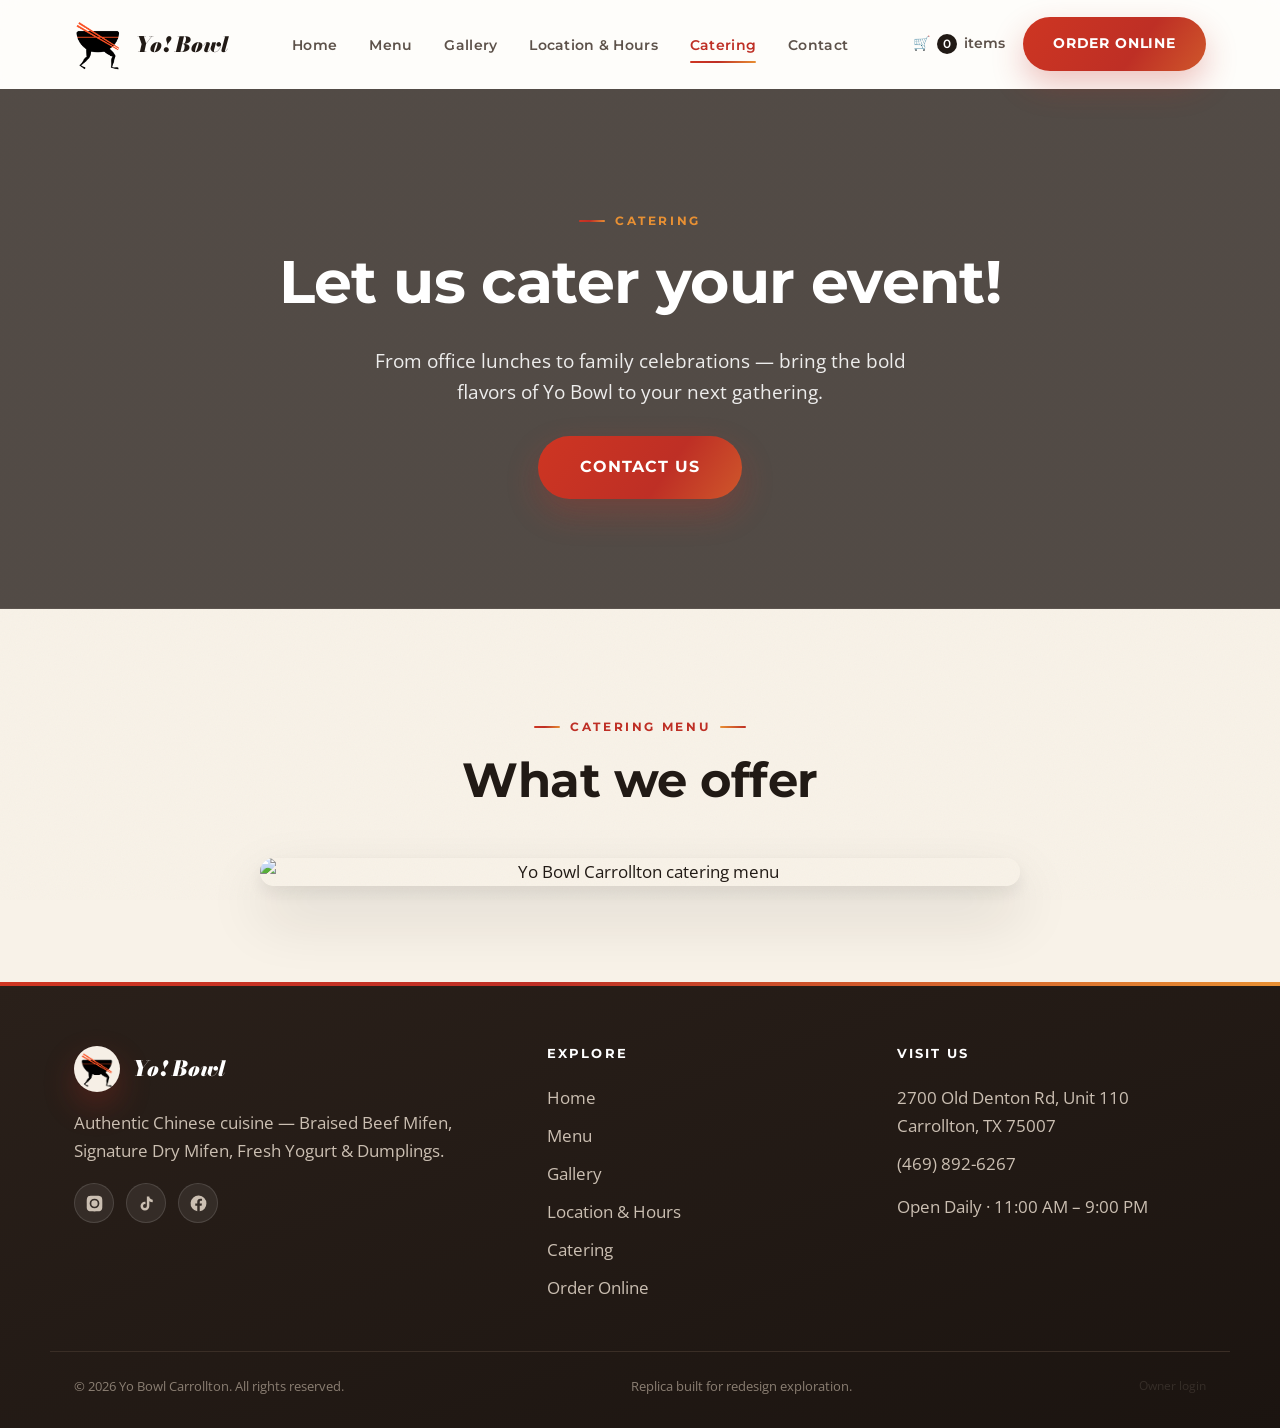
==== Catering.html @ 3fc1ffdf "Initial commit: Yo Bowl Carrollton website" ====
<!DOCTYPE html>
<html lang="en">
<head>
<meta charset="UTF-8">
<meta name="viewport" content="width=device-width, initial-scale=1">
<title>Catering | Yo Bowl Carrollton — Chinese Food for Events</title>
<meta name="description" content="Let Yo Bowl Carrollton cater your next event with authentic Chinese comfort food — Mifen bowls, dumplings and more. Call (469) 892-6267 to plan your order.">
<link rel="canonical" href="https://www.yobowlcarrollton.com/Catering.html">

<!-- Open Graph / Facebook -->
<meta property="og:type" content="website">
<meta property="og:site_name" content="Yo Bowl Carrollton">
<meta property="og:locale" content="en_US">
<meta property="og:url" content="https://www.yobowlcarrollton.com/Catering.html">
<meta property="og:title" content="Catering | Yo Bowl Carrollton — Chinese Food for Events">
<meta property="og:description" content="Authentic Chinese comfort food for your event — Mifen bowls, dumplings and more. Call (469) 892-6267 to plan your catering order.">
<meta property="og:image" content="https://static.hungerrush.com/menufy/width=1920,height=1080,fit=scale-down,format=auto/638542393542971002+1460800.png">
<meta property="og:image:width" content="1920">
<meta property="og:image:height" content="1080">
<meta property="og:image:alt" content="Yo Bowl Carrollton catering">

<!-- Twitter Card -->
<meta name="twitter:card" content="summary_large_image">
<meta name="twitter:title" content="Catering | Yo Bowl Carrollton">
<meta name="twitter:description" content="Authentic Chinese comfort food for your event. Call (469) 892-6267 to plan your catering order.">
<meta name="twitter:image" content="https://static.hungerrush.com/menufy/width=1920,height=1080,fit=scale-down,format=auto/638542393542971002+1460800.png">
<link rel="preconnect" href="https://fonts.googleapis.com">
<link rel="preconnect" href="https://fonts.gstatic.com" crossorigin>
<link href="https://fonts.googleapis.com/css2?family=Bodoni+Moda:ital,wght@1,700;1,900&family=Montserrat:wght@600;700;800&family=Open+Sans:wght@400;600&display=swap" rel="stylesheet">
<script>document.documentElement.className += ' js';</script>
<link rel="stylesheet" href="css/styles.css?v=2">
</head>
<body>

<header class="site-header">
  <div class="wrap header-inner">
    <a class="brand" href="index.html">
      <span class="brand-mark"><img src="logo.png" alt="Yo Bowl logo"></span>
      <span class="brand-name">Yo! Bowl</span>
    </a>
    <nav class="main-nav" id="nav">
      <ul>
        <li><a href="index.html">Home</a></li>
        <li><a href="Menu.html">Menu</a></li>
        <li><a href="Gallery.html">Gallery</a></li>
        <li><a href="Location.html">Location &amp; Hours</a></li>
        <li><a class="active" href="Catering.html">Catering</a></li>
        <li><a href="Location.html#contact">Contact</a></li>
      </ul>
    </nav>
    <div class="header-actions">
      <a class="cart-link" href="https://order.toasttab.com/online/yobowl" target="_blank" rel="noopener">🛒 <span class="cart-badge">0</span> <span class="label">items</span></a>
      <a class="btn" href="https://order.toasttab.com/online/yobowl" target="_blank" rel="noopener">Order Online</a>
      <button class="nav-toggle" id="navToggle" aria-label="Menu"><span></span><span></span><span></span></button>
    </div>
  </div>
</header>

<section class="catering-hero" data-screen-label="Catering hero"
  style="background-image:linear-gradient(rgba(36,28,24,.78),rgba(36,28,24,.78)),url('https://static.hungerrush.com/menufy/width=1920,height=1080,fit=scale-down,format=auto/638542393542971002+1460800.png');background-size:cover;background-position:center;">
  <p class="section-eyebrow">Catering</p>
  <h1>Let us cater your event!</h1>
  <p style="max-width:560px;margin:0 auto 28px;font-size:19px">From office lunches to family celebrations — bring the bold flavors of Yo Bowl to your next gathering.</p>
  <a class="btn btn--lg" href="Location.html#contact">Contact Us</a>
</section>

<section data-screen-label="Catering menu">
  <div class="wrap center">
    <p class="section-eyebrow" data-reveal>Catering Menu</p>
    <h2 class="section-title" data-reveal>What we offer</h2>
    <div class="catering-img" data-reveal data-reveal-delay="120">
      <img src="https://static.hungerrush.com/menufy/width=1024,height=1024,fit=scale-down,format=auto/639087476474367676+1981351.png" alt="Yo Bowl Carrollton catering menu">
    </div>
  </div>
</section>

<footer class="site-footer">
  <div class="wrap footer-grid">
    <div>
      <div class="footer-brand">
        <span class="brand-mark"><img src="logo.png" alt="Yo Bowl logo"></span>
        <span class="brand-name" style="color:#fff">Yo! Bowl</span>
      </div>
      <p>Authentic Chinese cuisine — Braised Beef Mifen, Signature Dry Mifen, Fresh Yogurt &amp; Dumplings.</p>
      <div class="footer-social">
        <a href="https://www.instagram.com/yobowl.carrollton/" target="_blank" rel="noopener" aria-label="Instagram"><svg viewBox="0 0 24 24" fill="currentColor" aria-hidden="true"><path d="M12 2.2c3.2 0 3.6 0 4.9.07 1.2.05 1.8.25 2.2.42.6.2 1 .5 1.4.9.4.4.7.8.9 1.4.17.4.37 1 .42 2.2.06 1.3.07 1.7.07 4.9s0 3.6-.07 4.9c-.05 1.2-.25 1.8-.42 2.2-.2.6-.5 1-.9 1.4-.4.4-.8.7-1.4.9-.4.17-1 .37-2.2.42-1.3.06-1.7.07-4.9.07s-3.6 0-4.9-.07c-1.2-.05-1.8-.25-2.2-.42-.6-.2-1-.5-1.4-.9-.4-.4-.7-.8-.9-1.4-.17-.4-.37-1-.42-2.2C2.21 15.6 2.2 15.2 2.2 12s0-3.6.07-4.9c.05-1.2.25-1.8.42-2.2.2-.6.5-1 .9-1.4.4-.4.8-.7 1.4-.9.4-.17 1-.37 2.2-.42C8.4 2.21 8.8 2.2 12 2.2zm0 3.65A6.15 6.15 0 1 0 12 18.15 6.15 6.15 0 0 0 12 5.85zm0 10.15A4 4 0 1 1 12 8a4 4 0 0 1 0 8zm6.4-10.4a1.44 1.44 0 1 1-1.44-1.44 1.44 1.44 0 0 1 1.44 1.44z"/></svg></a>
        <a href="https://tiktok.com/@yobowl.carrollton" target="_blank" rel="noopener" aria-label="TikTok"><svg viewBox="0 0 24 24" fill="currentColor" aria-hidden="true"><path d="M16.6 5.82a4.28 4.28 0 0 1-1.05-2.82h-3.1v12.27a2.43 2.43 0 0 1-2.43 2.43 2.43 2.43 0 1 1 .67-4.77V9.74a5.56 5.56 0 0 0-.67-.04 5.55 5.55 0 1 0 5.55 5.55V9.01a7.34 7.34 0 0 0 4.3 1.38V7.28a4.28 4.28 0 0 1-3.27-1.46z"/></svg></a>
        <a href="https://www.facebook.com/yobowl/" target="_blank" rel="noopener" aria-label="Facebook"><svg viewBox="0 0 24 24" fill="currentColor" aria-hidden="true"><path d="M22 12a10 10 0 1 0-11.56 9.88v-6.99H7.9V12h2.54V9.8c0-2.5 1.49-3.89 3.78-3.89 1.09 0 2.24.2 2.24.2v2.46h-1.26c-1.24 0-1.63.77-1.63 1.56V12h2.78l-.44 2.89h-2.34v6.99A10 10 0 0 0 22 12z"/></svg></a>
      </div>
    </div>
    <div>
      <h4>Explore</h4>
      <a href="index.html">Home</a><a href="Menu.html">Menu</a><a href="Gallery.html">Gallery</a>
      <a href="Location.html">Location &amp; Hours</a><a href="Catering.html">Catering</a>
      <a href="https://order.toasttab.com/online/yobowl" target="_blank" rel="noopener">Order Online</a>
    </div>
    <div>
      <h4>Visit Us</h4>
      <a href="https://www.google.com/maps/search/?api=1&query=2700+Old+Denton+Rd+Unit+110+Carrollton+TX+75007" target="_blank" rel="noopener">2700 Old Denton Rd, Unit 110<br>Carrollton, TX 75007</a>
      <a href="tel:+14698926267">(469) 892-6267</a>
      <p style="margin:10px 0 0">Open Daily · 11:00 AM – 9:00 PM</p>
    </div>
  </div>
  <div class="wrap footer-bottom">
    <span>© 2026 Yo Bowl Carrollton. All rights reserved.</span>
    <span>Replica built for redesign exploration.</span>
    <a class="owner-login" href="Gallery.html#admin">Owner login</a>
  </div>
</footer>

<script>
  const t = document.getElementById('navToggle');
  const n = document.getElementById('nav');
  t && t.addEventListener('click', () => n.classList.toggle('open'));
</script>
<script src="js/reveal.js?v=1"></script>
<script src="js/external-links.js?v=2"></script>
</body>
</html>
---- css/styles.css ----
/* ===== Yo Bowl Carrollton — "Chili Oil & Porcelain" design system ===== */
:root {
  /* Ink / neutrals */
  --ink: #211a15;
  --ink-soft: #5d524a;
  --ink-mute: #8a7d72;
  --cream: #f8f2e8;       /* porcelain */
  --cream-deep: #f1e8d8;
  --paper: #ffffff;
  --line: #ece1d1;

  /* Brand — lacquer red + chili-oil amber + gold */
  --accent: #be2f25;      /* lacquer chili red */
  --accent-dark: #8c1c14;
  --ember: #e89033;       /* chili-oil amber */
  --gold: #d6a437;
  --chili-oil: linear-gradient(125deg, #cf3622 0%, #be2f25 42%, #e89033 100%);
  --ink-grad: linear-gradient(160deg, #2a201a 0%, #1b1410 100%);

  --radius: 8px;
  --radius-lg: 18px;
  --maxw: 1180px;

  /* Layered, warm-tinted shadows */
  --shadow-sm: 0 2px 8px rgba(33,26,21,.06), 0 1px 2px rgba(33,26,21,.05);
  --shadow-md: 0 10px 28px rgba(33,26,21,.10), 0 2px 6px rgba(33,26,21,.06);
  --shadow-lg: 0 28px 60px rgba(33,26,21,.16), 0 8px 18px rgba(33,26,21,.08);
  --shadow-accent: 0 14px 32px rgba(190,47,37,.28);

  --font-head: 'Montserrat', system-ui, sans-serif;
  --font-ui: 'Montserrat', system-ui, sans-serif;
  --font-body: 'Open Sans', system-ui, sans-serif;

  --ease: cubic-bezier(.2,.7,.2,1);
}

* { box-sizing: border-box; }
html { scroll-behavior: smooth; }
/* Safety net: stop any stray element from forcing the page wider than the
   phone screen. `clip` (not `hidden`) so the sticky header keeps working. */
html, body { max-width: 100%; overflow-x: clip; }
body {
  margin: 0;
  font-family: var(--font-body);
  color: var(--ink);
  background: var(--cream);
  line-height: 1.65;
  font-size: 17px;
  -webkit-font-smoothing: antialiased;
  text-rendering: optimizeLegibility;
}
/* Subtle paper grain over everything */
body::before {
  content: "";
  position: fixed; inset: 0;
  pointer-events: none;
  z-index: 1;
  opacity: .035;
  background-image: url("data:image/svg+xml,%3Csvg xmlns='http://www.w3.org/2000/svg' width='160' height='160'%3E%3Cfilter id='n'%3E%3CfeTurbulence type='fractalNoise' baseFrequency='.85' numOctaves='2' stitchTiles='stitch'/%3E%3C/filter%3E%3Crect width='100%25' height='100%25' filter='url(%23n)'/%3E%3C/svg%3E");
}
img { max-width: 100%; display: block; }
a { color: inherit; text-decoration: none; }

h1, h2, h3, h4 {
  font-family: var(--font-head);
  font-weight: 700;
  line-height: 1.15;
  letter-spacing: -.01em;
  margin: 0 0 .5em;
}

.wrap { max-width: var(--maxw); margin: 0 auto; padding: 0 24px; position: relative; }

/* ===== Buttons ===== */
.btn {
  display: inline-flex;
  align-items: center;
  gap: .55em;
  background-image: var(--chili-oil);
  background-size: 160% 160%;
  background-position: 0% 50%;
  color: #fff;
  font-family: var(--font-ui);
  font-weight: 700;
  font-size: 14px;
  letter-spacing: .06em;
  text-transform: uppercase;
  padding: 15px 30px;
  border-radius: 999px;
  border: none;
  cursor: pointer;
  box-shadow: var(--shadow-accent);
  transition: background-position .5s var(--ease), transform .25s var(--ease), box-shadow .25s var(--ease);
}
.btn:hover {
  background-position: 100% 50%;
  transform: translateY(-2px);
  box-shadow: 0 18px 40px rgba(190,47,37,.36);
}
.btn:active { transform: translateY(0); }
.btn--ghost {
  background-image: none;
  background-color: transparent;
  color: var(--accent);
  border: 1.5px solid rgba(190,47,37,.45);
  box-shadow: none;
}
.btn--ghost:hover {
  background-image: none;
  background-color: var(--accent);
  color: #fff;
  border-color: var(--accent);
  box-shadow: var(--shadow-accent);
}
.btn--lg { font-size: 16px; padding: 18px 42px; }

/* ===== Header ===== */
.site-header {
  position: sticky;
  top: 0;
  z-index: 50;
  background: rgba(255,255,255,.82);
  backdrop-filter: saturate(140%) blur(10px);
  -webkit-backdrop-filter: saturate(140%) blur(10px);
  border-bottom: 1px solid transparent;
  transition: box-shadow .3s var(--ease), background .3s var(--ease), border-color .3s var(--ease);
}
.site-header.scrolled {
  background: rgba(255,255,255,.92);
  border-bottom-color: var(--line);
  box-shadow: 0 6px 24px rgba(33,26,21,.07);
}
.header-inner {
  display: flex;
  align-items: center;
  justify-content: space-between;
  gap: 24px;
  height: 88px;
  transition: height .3s var(--ease);
}
.site-header.scrolled .header-inner { height: 70px; }
.brand { display: flex; align-items: center; gap: 13px; }
.brand-mark {
  width: 48px; height: 48px;
  display: grid; place-items: center;
  transition: transform .3s var(--ease);
}
.brand-mark img { width: 100%; height: 100%; object-fit: contain; display: block; }
.footer-brand .brand-mark {
  width: 46px; height: 46px;
  background: #f6efe6; border-radius: 50%; padding: 6px;
  box-shadow: var(--shadow-accent);
}
.brand:hover .brand-mark { transform: rotate(-6deg) scale(1.04); }
.brand-name {
  font-family: "Bodoni Moda", var(--font-head);
  font-style: italic;
  font-weight: 900;
  white-space: nowrap;
  font-size: 21px;
  letter-spacing: -.01em;
  line-height: 1;
}
.brand-name small {
  display: block;
  font-family: var(--font-ui);
  font-size: 10px;
  font-weight: 700;
  letter-spacing: .26em;
  color: var(--accent);
  margin-top: 4px;
  text-transform: uppercase;
}

.main-nav ul {
  display: flex;
  align-items: center;
  gap: 32px;
  list-style: none;
  margin: 0; padding: 0;
}
.main-nav a {
  font-family: var(--font-ui);
  font-weight: 600;
  font-size: 14px;
  letter-spacing: .02em;
  color: var(--ink-soft);
  padding: 6px 0;
  position: relative;
  transition: color .2s var(--ease);
}
.main-nav a::after {
  content: "";
  position: absolute; left: 0; right: 100%; bottom: -3px;
  height: 2px; background-image: var(--chili-oil);
  border-radius: 2px;
  transition: right .3s var(--ease);
}
.main-nav a:hover { color: var(--accent); }
.main-nav a:hover::after, .main-nav a.active::after { right: 0; }
.main-nav a.active { color: var(--accent); }
.header-actions { display: flex; align-items: center; gap: 18px; }
.cart-link {
  display: flex; align-items: center; gap: 7px;
  font-family: var(--font-ui); font-weight: 600; font-size: 14px;
  color: var(--ink-soft);
  transition: color .2s var(--ease);
}
.cart-link:hover { color: var(--accent); }
.cart-badge {
  background: var(--ink); color: #fff;
  font-size: 12px; min-width: 20px; height: 20px;
  border-radius: 10px; padding: 0 6px;
  display: grid; place-items: center;
}
.nav-toggle {
  display: none;
  background: none; border: none; cursor: pointer;
  width: 40px; height: 40px;
  flex-direction: column; justify-content: center; gap: 5px;
}
.nav-toggle span { height: 3px; background: var(--ink); border-radius: 2px; display: block; transition: transform .3s var(--ease), opacity .2s var(--ease); }

/* ===== Hero ===== */
.hero {
  position: relative;
  min-height: 640px;
  display: grid;
  place-items: center;
  text-align: center;
  color: #fff;
  background: #2a211c;
  overflow: hidden;
}
.hero-bg {
  position: absolute; inset: 0;
  width: 100%; height: 100%;
  object-fit: cover;
  transform: scale(1.08);
  animation: heroZoom 18s var(--ease) forwards;
  will-change: transform;
}
@keyframes heroZoom { to { transform: scale(1.16); } }
.hero::after {
  content: "";
  position: absolute; inset: 0;
  background:
    radial-gradient(120% 90% at 50% 18%, rgba(0,0,0,.18), transparent 55%),
    linear-gradient(180deg, rgba(20,12,9,.42) 0%, rgba(20,12,9,.30) 35%, rgba(20,12,9,.78) 100%),
    linear-gradient(120deg, rgba(140,28,20,.28), transparent 60%);
  z-index: 1;
}
.hero-content {
  position: relative;
  z-index: 2;
  padding: 96px 24px;
  max-width: 820px;
}
.hero-logo-plate {
  display: inline-block;
  margin: 0 auto 30px;
  padding: 22px 36px;
  background: rgba(250,244,234,.96);
  border-radius: 22px;
  box-shadow: 0 22px 54px rgba(0,0,0,.45), inset 0 0 0 1px rgba(255,255,255,.6);
}
.hero-logo {
  width: 460px; max-width: 72vw; margin: 0; display: block;
}
.hero .section-eyebrow { color: var(--ember); justify-content: center; }
.hero h1 {
  font-size: clamp(40px, 6.6vw, 76px);
  font-weight: 800;
  letter-spacing: -.02em;
  text-shadow: 0 6px 34px rgba(0,0,0,.4);
  margin-bottom: 18px;
}
.hero h1 em {
  font-style: normal;
  color: #ffd9a8;
}
.hero p {
  font-family: var(--font-body);
  font-size: 20px;
  margin: 0 auto 34px;
  max-width: 560px;
  color: rgba(255,255,255,.92);
  text-shadow: 0 2px 16px rgba(0,0,0,.5);
}
.hero-cta { display: flex; gap: 16px; justify-content: center; flex-wrap: wrap; }

/* ===== Sections ===== */
section { padding: 96px 0; position: relative; z-index: 2; }
.section-eyebrow {
  display: inline-flex;
  align-items: center;
  gap: 10px;
  font-family: var(--font-ui);
  font-weight: 700;
  letter-spacing: .22em;
  font-size: 12px;
  text-transform: uppercase;
  color: var(--accent);
  margin-bottom: 16px;
}
.section-eyebrow::before {
  content: "";
  width: 26px; height: 2px;
  background-image: var(--chili-oil);
  border-radius: 2px;
}
.center .section-eyebrow::after {
  content: "";
  width: 26px; height: 2px;
  background-image: linear-gradient(90deg, var(--ember), var(--accent));
  border-radius: 2px;
}
.section-title { font-size: clamp(30px, 4.4vw, 48px); }
.section-lead { color: var(--ink-soft); font-size: 19px; max-width: 620px; margin: 0 auto; }
.center { text-align: center; }
.center .section-eyebrow { justify-content: center; }

.feature {
  display: grid;
  grid-template-columns: 1.05fr 1fr;
  gap: 64px;
  align-items: center;
}
.feature-media { position: relative; }
.feature-media::before {
  content: "";
  position: absolute; inset: 18px -18px -18px 18px;
  border: 2px solid rgba(190,47,37,.30);
  border-radius: var(--radius-lg);
  z-index: 0;
}
.feature-media img {
  position: relative; z-index: 1;
  width: 100%;
  height: 460px;
  object-fit: cover;
  border-radius: var(--radius-lg);
  box-shadow: var(--shadow-lg);
}
.feature img {
  width: 100%;
  height: 460px;
  object-fit: cover;
  border-radius: var(--radius-lg);
  box-shadow: var(--shadow-lg);
}
.feature h2 { font-size: clamp(28px, 3.6vw, 42px); }
.feature p { color: var(--ink-soft); font-size: 18px; margin-bottom: 30px; }

.band { background: var(--paper); }
.band-dark { background-image: var(--ink-grad); color: var(--cream); }
.band-dark .section-title, .band-dark h2 { color: #fff; }

/* ===== Photo grid ===== */
.photo-grid {
  display: grid;
  grid-template-columns: repeat(3, 1fr);
  gap: 16px;
}
.photo-grid.cols-4 { grid-template-columns: repeat(4, 1fr); }
.photo-grid.cols-3 { grid-template-columns: repeat(3, 1fr); }
.photo-grid a, .photo-grid .cell {
  display: block;
  position: relative;
  overflow: hidden;
  border-radius: var(--radius-lg);
  aspect-ratio: 1 / 1;
  background: #efe7da;
  box-shadow: var(--shadow-sm);
}
.photo-grid a::after {
  content: "";
  position: absolute; inset: 0;
  background: linear-gradient(180deg, transparent 55%, rgba(140,28,20,.55));
  opacity: 0;
  transition: opacity .4s var(--ease);
}
.photo-grid a:hover::after { opacity: 1; }
.photo-grid img {
  width: 100%; height: 100%;
  object-fit: cover;
  transition: transform .7s var(--ease);
}
.photo-grid a:hover img, .photo-grid .cell:hover img { transform: scale(1.08); }

.ig-handle {
  display: inline-flex; align-items: center; gap: 8px;
  font-family: var(--font-ui); font-weight: 700;
  color: var(--accent); font-size: 18px; margin-top: 6px;
  transition: color .2s var(--ease);
}
.ig-handle:hover { color: var(--accent-dark); }

/* ===== Reviews ===== */
.reviews { background: var(--cream); }
.review-grid {
  display: grid;
  grid-template-columns: repeat(3, 1fr);
  gap: 28px;
  margin-top: 52px;
}
.review-card {
  position: relative;
  background: var(--paper);
  border: 1px solid var(--line);
  border-radius: var(--radius-lg);
  padding: 38px 30px 30px;
  display: flex;
  flex-direction: column;
  box-shadow: var(--shadow-sm);
  transition: transform .35s var(--ease), box-shadow .35s var(--ease);
  overflow: hidden;
}
.review-card::before {
  content: "\201C";
  position: absolute; top: 6px; right: 22px;
  font-family: var(--font-head);
  font-size: 110px; line-height: 1;
  color: rgba(190,47,37,.10);
}
.review-card::after {
  content: "";
  position: absolute; left: 0; top: 0; bottom: 0; width: 4px;
  background-image: var(--chili-oil);
  transform: scaleY(0); transform-origin: top;
  transition: transform .4s var(--ease);
}
.review-card:hover { transform: translateY(-6px); box-shadow: var(--shadow-lg); }
.review-card:hover::after { transform: scaleY(1); }
.stars { color: var(--gold); font-size: 19px; letter-spacing: 3px; margin-bottom: 16px; }
.review-card p { color: var(--ink-soft); font-size: 16px; margin: 0 0 20px; position: relative; }
.review-author { font-family: var(--font-ui); font-weight: 700; font-size: 14px; letter-spacing: .03em; margin-top: auto; color: var(--ink); }

/* ===== Location / contact ===== */
.loc-grid {
  display: grid;
  grid-template-columns: 1fr 1fr;
  gap: 56px;
  align-items: start;
}
.info-block { margin-bottom: 26px; }
.info-block h4 {
  font-family: var(--font-ui);
  font-size: 12px; letter-spacing: .2em; text-transform: uppercase; font-weight: 700;
  color: var(--accent); margin-bottom: 8px;
}
.tags { display: flex; flex-wrap: wrap; gap: 8px; }
.tag {
  background: var(--cream-deep); border: 1px solid var(--line); border-radius: 999px;
  padding: 6px 15px; font-size: 13px; font-weight: 600;
  font-family: var(--font-ui); color: var(--ink-soft);
  transition: background .2s var(--ease), color .2s var(--ease);
}
.tag:hover { background: var(--accent); color: #fff; }
.hours-table { width: 100%; border-collapse: collapse; }
.hours-table td {
  padding: 9px 0; border-bottom: 1px solid var(--line); font-size: 16px;
}
.hours-table td:last-child { text-align: right; font-weight: 600; font-family: var(--font-ui); }

.contact-form { display: grid; gap: 18px; }
.contact-form label {
  font-family: var(--font-ui); font-weight: 600; font-size: 13px; letter-spacing: .03em;
  display: block; margin-bottom: 7px; color: var(--ink-soft);
}
.contact-form label .req { color: var(--accent); }
.contact-form input, .contact-form textarea {
  width: 100%; padding: 14px 16px;
  border: 1px solid var(--line); border-radius: var(--radius);
  font-family: var(--font-body); font-size: 16px; background: #fff;
  transition: border-color .2s var(--ease), box-shadow .2s var(--ease);
}
.contact-form input:focus, .contact-form textarea:focus {
  outline: none; border-color: var(--accent);
  box-shadow: 0 0 0 4px rgba(190,47,37,.12);
}
.contact-form textarea { min-height: 140px; resize: vertical; }
.captcha {
  display: flex; align-items: center; gap: 12px;
  border: 1px solid var(--line); border-radius: var(--radius);
  padding: 14px 16px; background: #fff; width: max-content;
}
.captcha input { width: 22px; height: 22px; }
.map-embed {
  width: 100%; height: 300px; border: 0; border-radius: var(--radius-lg);
  margin-top: 18px; box-shadow: var(--shadow-md);
}

/* ===== Catering ===== */
.catering-hero {
  text-align: center;
  padding: 110px 24px;
  background: linear-gradient(rgba(36,28,24,.78), rgba(36,28,24,.78));
  color: #fff;
  position: relative; z-index: 2;
}
.catering-hero .section-eyebrow { color: var(--ember); }
.catering-hero h1 { font-size: clamp(34px, 5.4vw, 60px); }
.catering-hero p { color: rgba(255,255,255,.9); }
.catering-img { max-width: 760px; margin: 50px auto 0; }
.catering-img img { border-radius: var(--radius-lg); box-shadow: var(--shadow-lg); }

/* ===== Footer ===== */
.site-footer {
  position: relative; z-index: 2;
  background-image: var(--ink-grad);
  color: #cbbfb2;
  padding: 64px 0 30px;
}
.site-footer::before {
  content: "";
  position: absolute; top: 0; left: 0; right: 0; height: 4px;
  background-image: var(--chili-oil);
}
.footer-grid {
  display: grid;
  grid-template-columns: 1.4fr 1fr 1fr;
  gap: 40px;
}
.footer-grid h4 {
  font-family: var(--font-ui);
  color: #fff; font-size: 13px; letter-spacing: .16em;
  text-transform: uppercase; margin-bottom: 18px;
}
.footer-grid a { color: #cbbfb2; display: block; padding: 5px 0; transition: color .2s var(--ease), transform .2s var(--ease); }
.footer-grid a:hover { color: #fff; transform: translateX(3px); }
.footer-brand { display: flex; align-items: center; gap: 12px; margin-bottom: 16px; }
.footer-social { display: flex; gap: 12px; margin-top: 18px; }
.footer-social a {
  display: inline-flex; align-items: center; justify-content: center;
  width: 40px; height: 40px; padding: 0; border-radius: 999px;
  color: #cbbfb2; background: rgba(255,255,255,.07);
  border: 1px solid rgba(255,255,255,.12);
  transition: color .2s var(--ease), background .2s var(--ease), border-color .2s var(--ease), transform .2s var(--ease);
}
.footer-social a:hover {
  color: #fff; background: var(--accent); border-color: var(--accent);
  transform: translateY(-2px);
}
.footer-social svg { width: 19px; height: 19px; display: block; }
.footer-bottom {
  border-top: 1px solid #3a2e26;
  margin-top: 44px; padding-top: 24px;
  font-size: 13px; color: #8a7e72;
  display: flex; justify-content: space-between; flex-wrap: wrap; gap: 10px;
}
.footer-bottom .owner-login {
  color: #4b423b; text-decoration: none; font-size: 12px;
  opacity: .55; transition: opacity .2s, color .2s;
}
.footer-bottom .owner-login:hover { opacity: 1; color: #8a7e72; }

/* ===== Page intro ===== */
.page-head {
  background-image: var(--ink-grad);
  color: #fff; text-align: center; padding: 96px 24px 80px;
  position: relative; z-index: 2; overflow: hidden;
}
.page-head::after {
  content: "";
  position: absolute; inset: 0;
  background: radial-gradient(80% 120% at 50% -10%, rgba(190,47,37,.30), transparent 60%);
}
.page-head > * { position: relative; z-index: 1; }
.page-head h1 { font-size: clamp(34px, 5.2vw, 56px); }
.page-head p { color: rgba(255,255,255,.82); font-size: 18px; max-width: 560px; margin: 0 auto; }
.page-head .section-eyebrow { color: var(--ember); justify-content: center; }

/* ===== Scroll reveal (progressive enhancement) ===== */
.js [data-reveal] {
  opacity: 0;
  transform: translateY(26px);
  transition: opacity .8s var(--ease), transform .8s var(--ease);
  will-change: opacity, transform;
}
.js [data-reveal].is-visible { opacity: 1; transform: none; }

/* ===== Responsive ===== */
@media (max-width: 860px) {
  .main-nav {
    position: absolute; top: 100%; left: 0; right: 0;
    background: rgba(255,255,255,.97);
    backdrop-filter: blur(10px);
    border-bottom: 1px solid var(--line);
    opacity: 0; visibility: hidden; pointer-events: none;
    transform: translateY(-12px);
    transition: opacity .3s var(--ease), transform .3s var(--ease), visibility .3s;
    box-shadow: 0 14px 30px rgba(0,0,0,.1);
  }
  .main-nav.open { opacity: 1; visibility: visible; pointer-events: auto; transform: translateY(0); }
  .main-nav ul { flex-direction: column; align-items: stretch; gap: 0; padding: 10px 0; }
  .main-nav a { padding: 15px 24px; border-bottom: 1px solid var(--line); }
  .main-nav a::after { display: none; }
  .nav-toggle { display: flex; flex: 0 0 auto; }
  /* Keep the hamburger on-screen: let the brand shrink, never the actions. */
  .brand { min-width: 0; }
  .header-actions { flex: 0 0 auto; }
  .header-actions .cart-link span.label { display: none; }
  .feature, .loc-grid { grid-template-columns: 1fr; gap: 36px; }
  .feature-media::before { inset: 12px -12px -12px 12px; }
  .feature img, .feature-media img { height: 320px; }
  .review-grid { grid-template-columns: 1fr; }
  .footer-grid { grid-template-columns: 1fr; gap: 28px; }
  .photo-grid, .photo-grid.cols-4 { grid-template-columns: repeat(2, 1fr); }
  section { padding: 72px 0; }
  /* Shorter hero so the content below it peeks up on a phone screen */
  .hero { min-height: min(560px, 80vh); }
  .hero-content { padding: 72px 20px; }
}

/* Phones: the header has to fit brand + Order button + hamburger in ~360px.
   Drop the (always-zero, redundant) cart link and tighten everything. */
@media (max-width: 560px) {
  .wrap { padding: 0 16px; }
  .header-inner { gap: 12px; }
  .header-actions { gap: 10px; }
  .header-actions .cart-link { display: none; }
  .brand-name small { display: none; }
  .brand-mark { width: 42px; height: 42px; font-size: 17px; }
  .brand-name { font-size: 19px; }
  .header-actions .btn { padding: 11px 16px; font-size: 12px; white-space: nowrap; }
  /* Compact hero so the Order CTA lands above the fold on a phone */
  .hero { min-height: min(440px, 72vh); }
  .hero-content { padding: 34px 18px; }
  .hero-logo-plate { padding: 15px 22px; margin-bottom: 18px; border-radius: 18px; }
  .hero-logo { width: 300px; }
  .hero .section-eyebrow { margin-bottom: 10px; }
  .hero h1 { font-size: clamp(30px, 8vw, 42px); margin-bottom: 12px; }
  .hero p { font-size: 16px; margin-bottom: 22px; }
}

@media (prefers-reduced-motion: reduce) {
  html { scroll-behavior: auto; }
  .hero-bg { animation: none; transform: scale(1.05); }
  .js [data-reveal] { opacity: 1; transform: none; transition: none; }
  * { scroll-behavior: auto !important; }
}

/* ===== Contact form submit status ===== */
.form-status {
  margin: 14px 0 0;
  padding: 12px 16px;
  border-radius: var(--radius);
  font-size: 15px;
  font-weight: 600;
}
.form-status.ok  { background: #e7f4e8; color: #1f7a32; border: 1px solid #b9e0bf; }
.form-status.err { background: #fdecea; color: var(--accent-dark); border: 1px solid #f3c4be; }
.contact-form .h-captcha { margin: 4px 0 8px; }
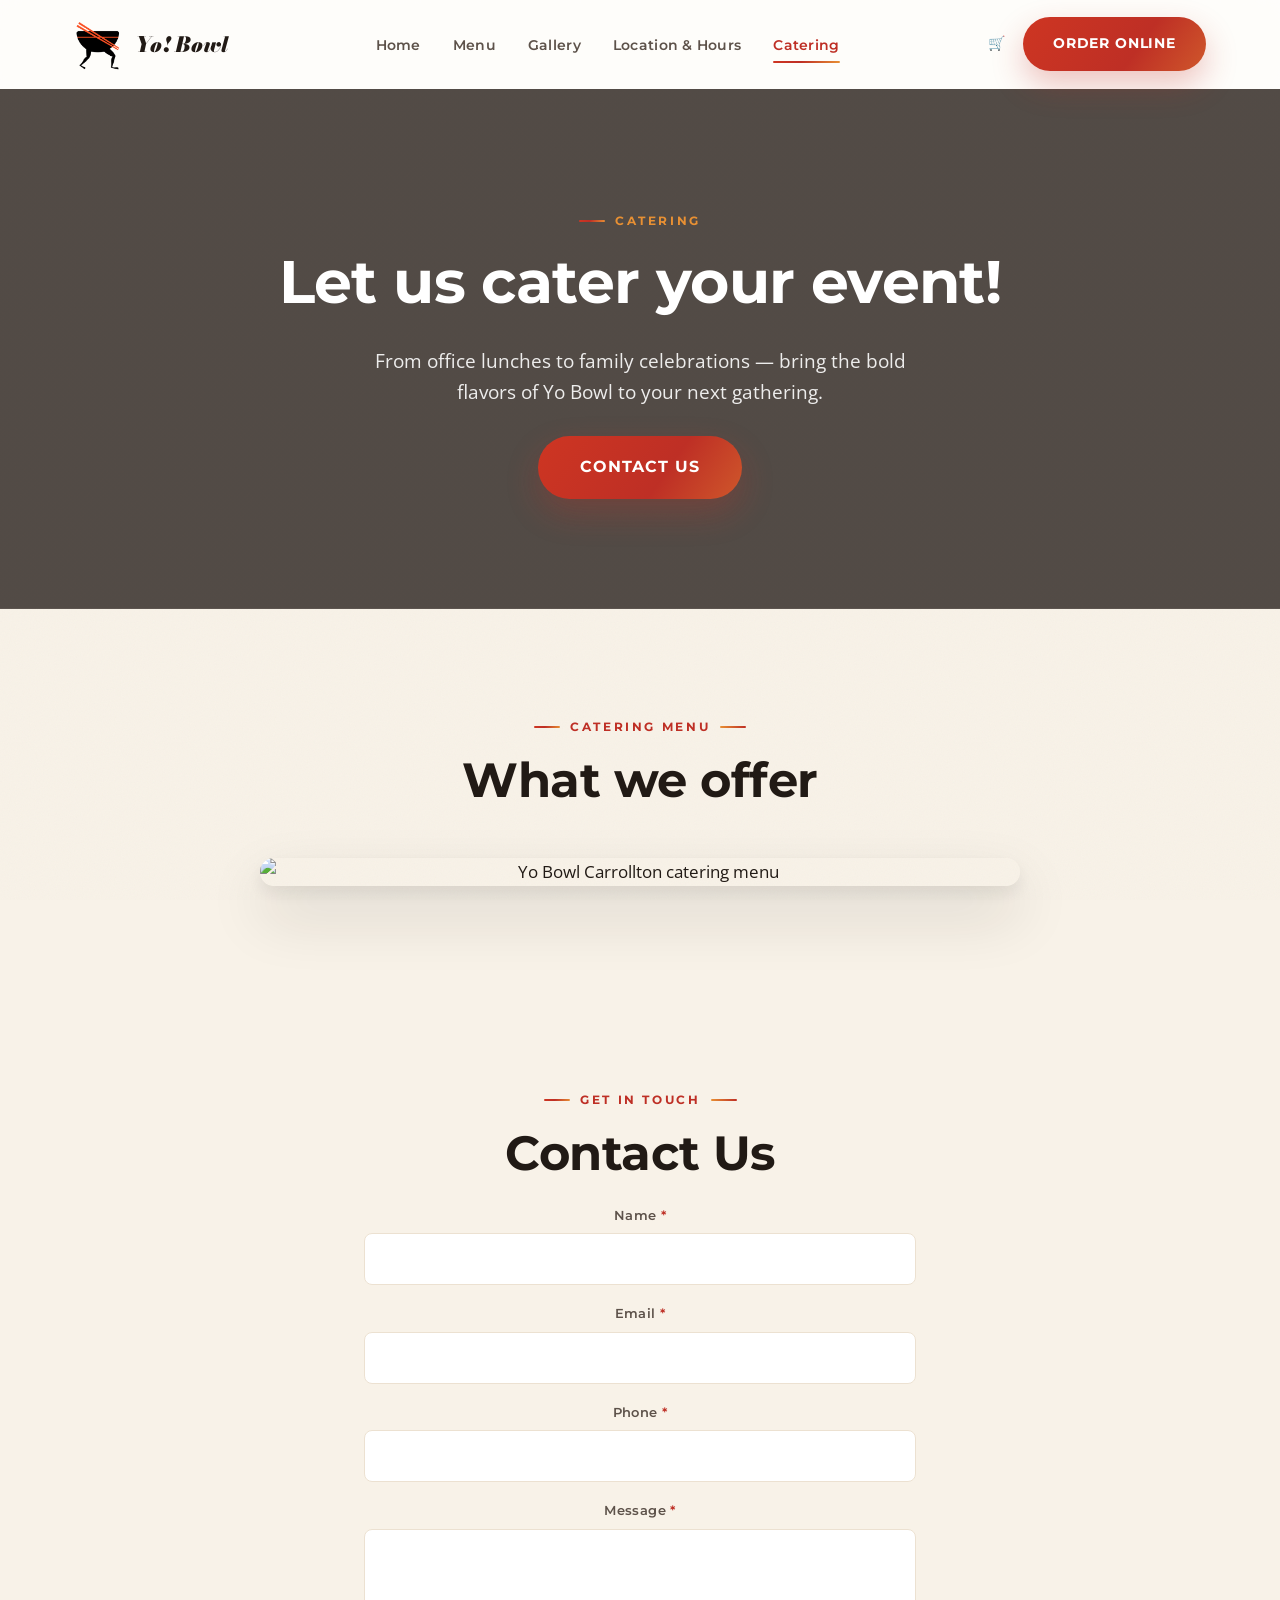
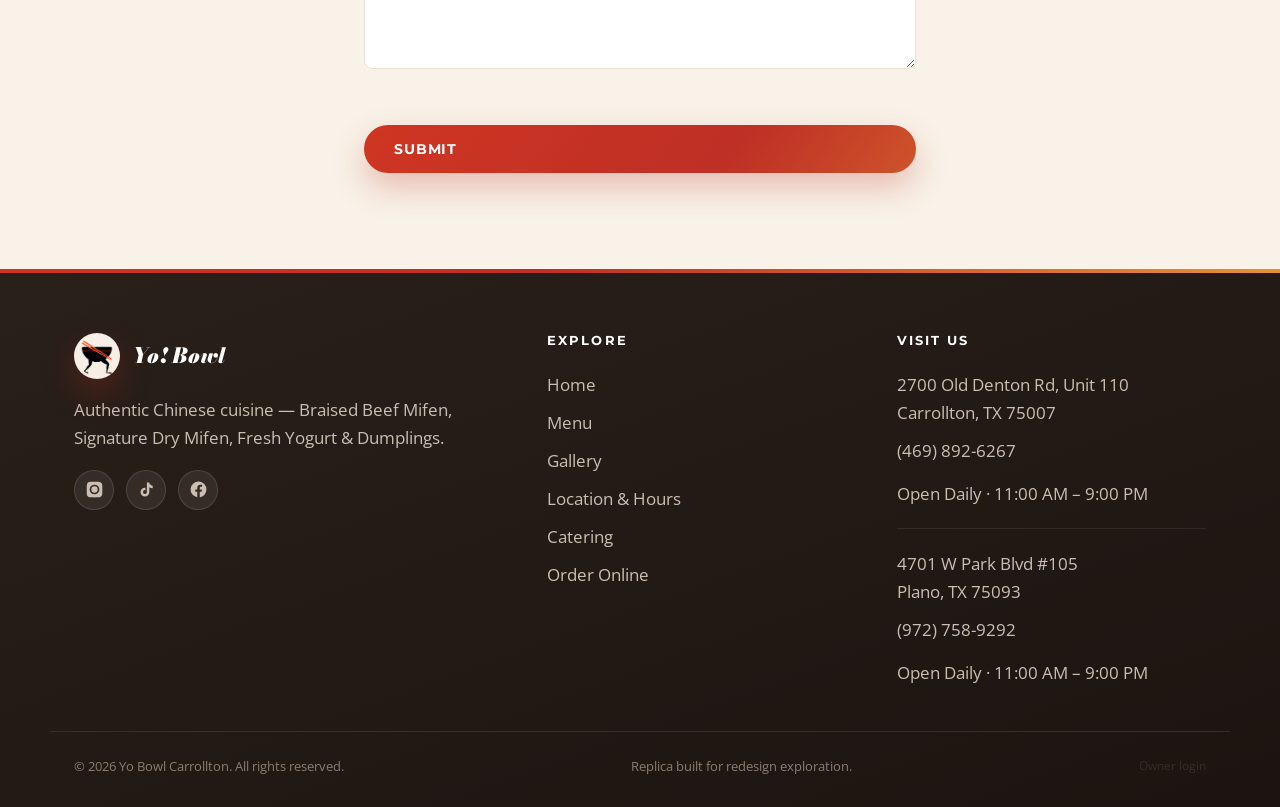
==== commit ddbb0c1a: "Add Plano location, multi-location order/review picker, refreshed CLAUDE.md - Add Plano, TX as a sec" ====
--- a/Catering.html
+++ b/Catering.html
@@ -5,13 +5,13 @@
 <meta name="viewport" content="width=device-width, initial-scale=1">
 <title>Catering | Yo Bowl Carrollton — Chinese Food for Events</title>
 <meta name="description" content="Let Yo Bowl Carrollton cater your next event with authentic Chinese comfort food — Mifen bowls, dumplings and more. Call (469) 892-6267 to plan your order.">
-<link rel="canonical" href="https://www.yobowlcarrollton.com/Catering.html">
+<link rel="canonical" href="https://www.yobowl.com/Catering.html">
 
 <!-- Open Graph / Facebook -->
 <meta property="og:type" content="website">
 <meta property="og:site_name" content="Yo Bowl Carrollton">
 <meta property="og:locale" content="en_US">
-<meta property="og:url" content="https://www.yobowlcarrollton.com/Catering.html">
+<meta property="og:url" content="https://www.yobowl.com/Catering.html">
 <meta property="og:title" content="Catering | Yo Bowl Carrollton — Chinese Food for Events">
 <meta property="og:description" content="Authentic Chinese comfort food for your event — Mifen bowls, dumplings and more. Call (469) 892-6267 to plan your catering order.">
 <meta property="og:image" content="https://static.hungerrush.com/menufy/width=1920,height=1080,fit=scale-down,format=auto/638542393542971002+1460800.png">
@@ -28,7 +28,7 @@
 <link rel="preconnect" href="https://fonts.gstatic.com" crossorigin>
 <link href="https://fonts.googleapis.com/css2?family=Bodoni+Moda:ital,wght@1,700;1,900&family=Montserrat:wght@600;700;800&family=Open+Sans:wght@400;600&display=swap" rel="stylesheet">
 <script>document.documentElement.className += ' js';</script>
-<link rel="stylesheet" href="css/styles.css?v=2">
+<link rel="stylesheet" href="css/styles.css?v=6">
 </head>
 <body>
 
@@ -45,12 +45,11 @@
         <li><a href="Gallery.html">Gallery</a></li>
         <li><a href="Location.html">Location &amp; Hours</a></li>
         <li><a class="active" href="Catering.html">Catering</a></li>
-        <li><a href="Location.html#contact">Contact</a></li>
-      </ul>
+        </ul>
     </nav>
     <div class="header-actions">
-      <a class="cart-link" href="https://order.toasttab.com/online/yobowl" target="_blank" rel="noopener">🛒 <span class="cart-badge">0</span> <span class="label">items</span></a>
-      <a class="btn" href="https://order.toasttab.com/online/yobowl" target="_blank" rel="noopener">Order Online</a>
+      <a class="cart-link" href="#" data-order-toggle>🛒</a>
+      <a class="btn" href="#" data-order-toggle>Order Online</a>
       <button class="nav-toggle" id="navToggle" aria-label="Menu"><span></span><span></span><span></span></button>
     </div>
   </div>
@@ -61,7 +60,7 @@
   <p class="section-eyebrow">Catering</p>
   <h1>Let us cater your event!</h1>
   <p style="max-width:560px;margin:0 auto 28px;font-size:19px">From office lunches to family celebrations — bring the bold flavors of Yo Bowl to your next gathering.</p>
-  <a class="btn btn--lg" href="Location.html#contact">Contact Us</a>
+  <a class="btn btn--lg" href="#contact">Contact Us</a>
 </section>
 
 <section data-screen-label="Catering menu">
@@ -74,6 +73,44 @@
   </div>
 </section>
 
+<section id="contact" data-screen-label="Contact form">
+  <div class="wrap center" style="max-width:600px">
+    <p class="section-eyebrow" data-reveal>Get In Touch</p>
+    <h2 class="section-title" data-reveal>Contact Us</h2>
+    <form class="contact-form" id="contactForm" action="https://api.web3forms.com/submit" method="POST" data-reveal data-reveal-delay="120">
+      <!-- Web3Forms: REQUIRED. Submissions are emailed to the recipient set
+           for this access key in the Web3Forms dashboard (yobowl.carrollton@gmail.com).
+           See HOW-TO comment at the bottom of this file. -->
+      <input type="hidden" name="access_key" value="4a7ad28c-5195-41e7-bc19-8630fa246746">
+      <input type="hidden" name="subject" value="New Contact Form">
+      <input type="hidden" name="from_name" value="Yo Bowl">
+      <!-- Spam honeypot: stays empty for humans, hidden from view. Do not remove. -->
+      <input type="checkbox" name="botcheck" style="display:none" tabindex="-1" autocomplete="off" aria-hidden="true">
+      <div>
+        <label>Name <span class="req">*</span></label>
+        <input type="text" name="name" required>
+      </div>
+      <div>
+        <label>Email <span class="req">*</span></label>
+        <input type="email" name="email" required>
+      </div>
+      <div>
+        <label>Phone <span class="req">*</span></label>
+        <input type="tel" name="phone" required>
+      </div>
+      <div>
+        <label>Message <span class="req">*</span></label>
+        <textarea name="message" required></textarea>
+      </div>
+      <!-- hCaptcha: real anti-spam check. The Web3Forms client script (loaded
+           at the bottom of this page) auto-fills the sitekey and the token. -->
+      <div class="h-captcha" data-captcha="true"></div>
+      <button class="btn" type="submit">Submit</button>
+      <p class="form-status" id="formStatus" role="status" aria-live="polite" hidden></p>
+    </form>
+  </div>
+</section>
+
 <footer class="site-footer">
   <div class="wrap footer-grid">
     <div>
@@ -83,8 +120,8 @@
       </div>
       <p>Authentic Chinese cuisine — Braised Beef Mifen, Signature Dry Mifen, Fresh Yogurt &amp; Dumplings.</p>
       <div class="footer-social">
-        <a href="https://www.instagram.com/yobowl.carrollton/" target="_blank" rel="noopener" aria-label="Instagram"><svg viewBox="0 0 24 24" fill="currentColor" aria-hidden="true"><path d="M12 2.2c3.2 0 3.6 0 4.9.07 1.2.05 1.8.25 2.2.42.6.2 1 .5 1.4.9.4.4.7.8.9 1.4.17.4.37 1 .42 2.2.06 1.3.07 1.7.07 4.9s0 3.6-.07 4.9c-.05 1.2-.25 1.8-.42 2.2-.2.6-.5 1-.9 1.4-.4.4-.8.7-1.4.9-.4.17-1 .37-2.2.42-1.3.06-1.7.07-4.9.07s-3.6 0-4.9-.07c-1.2-.05-1.8-.25-2.2-.42-.6-.2-1-.5-1.4-.9-.4-.4-.7-.8-.9-1.4-.17-.4-.37-1-.42-2.2C2.21 15.6 2.2 15.2 2.2 12s0-3.6.07-4.9c.05-1.2.25-1.8.42-2.2.2-.6.5-1 .9-1.4.4-.4.8-.7 1.4-.9.4-.17 1-.37 2.2-.42C8.4 2.21 8.8 2.2 12 2.2zm0 3.65A6.15 6.15 0 1 0 12 18.15 6.15 6.15 0 0 0 12 5.85zm0 10.15A4 4 0 1 1 12 8a4 4 0 0 1 0 8zm6.4-10.4a1.44 1.44 0 1 1-1.44-1.44 1.44 1.44 0 0 1 1.44 1.44z"/></svg></a>
-        <a href="https://tiktok.com/@yobowl.carrollton" target="_blank" rel="noopener" aria-label="TikTok"><svg viewBox="0 0 24 24" fill="currentColor" aria-hidden="true"><path d="M16.6 5.82a4.28 4.28 0 0 1-1.05-2.82h-3.1v12.27a2.43 2.43 0 0 1-2.43 2.43 2.43 2.43 0 1 1 .67-4.77V9.74a5.56 5.56 0 0 0-.67-.04 5.55 5.55 0 1 0 5.55 5.55V9.01a7.34 7.34 0 0 0 4.3 1.38V7.28a4.28 4.28 0 0 1-3.27-1.46z"/></svg></a>
+        <a href="https://www.instagram.com/yobowl.us/" target="_blank" rel="noopener" aria-label="Instagram"><svg viewBox="0 0 24 24" fill="currentColor" aria-hidden="true"><path d="M12 2.2c3.2 0 3.6 0 4.9.07 1.2.05 1.8.25 2.2.42.6.2 1 .5 1.4.9.4.4.7.8.9 1.4.17.4.37 1 .42 2.2.06 1.3.07 1.7.07 4.9s0 3.6-.07 4.9c-.05 1.2-.25 1.8-.42 2.2-.2.6-.5 1-.9 1.4-.4.4-.8.7-1.4.9-.4.17-1 .37-2.2.42-1.3.06-1.7.07-4.9.07s-3.6 0-4.9-.07c-1.2-.05-1.8-.25-2.2-.42-.6-.2-1-.5-1.4-.9-.4-.4-.7-.8-.9-1.4-.17-.4-.37-1-.42-2.2C2.21 15.6 2.2 15.2 2.2 12s0-3.6.07-4.9c.05-1.2.25-1.8.42-2.2.2-.6.5-1 .9-1.4.4-.4.8-.7 1.4-.9.4-.17 1-.37 2.2-.42C8.4 2.21 8.8 2.2 12 2.2zm0 3.65A6.15 6.15 0 1 0 12 18.15 6.15 6.15 0 0 0 12 5.85zm0 10.15A4 4 0 1 1 12 8a4 4 0 0 1 0 8zm6.4-10.4a1.44 1.44 0 1 1-1.44-1.44 1.44 1.44 0 0 1 1.44 1.44z"/></svg></a>
+        <a href="https://tiktok.com/@yobowl.us" target="_blank" rel="noopener" aria-label="TikTok"><svg viewBox="0 0 24 24" fill="currentColor" aria-hidden="true"><path d="M16.6 5.82a4.28 4.28 0 0 1-1.05-2.82h-3.1v12.27a2.43 2.43 0 0 1-2.43 2.43 2.43 2.43 0 1 1 .67-4.77V9.74a5.56 5.56 0 0 0-.67-.04 5.55 5.55 0 1 0 5.55 5.55V9.01a7.34 7.34 0 0 0 4.3 1.38V7.28a4.28 4.28 0 0 1-3.27-1.46z"/></svg></a>
         <a href="https://www.facebook.com/yobowl/" target="_blank" rel="noopener" aria-label="Facebook"><svg viewBox="0 0 24 24" fill="currentColor" aria-hidden="true"><path d="M22 12a10 10 0 1 0-11.56 9.88v-6.99H7.9V12h2.54V9.8c0-2.5 1.49-3.89 3.78-3.89 1.09 0 2.24.2 2.24.2v2.46h-1.26c-1.24 0-1.63.77-1.63 1.56V12h2.78l-.44 2.89h-2.34v6.99A10 10 0 0 0 22 12z"/></svg></a>
       </div>
     </div>
@@ -92,13 +129,20 @@
       <h4>Explore</h4>
       <a href="index.html">Home</a><a href="Menu.html">Menu</a><a href="Gallery.html">Gallery</a>
       <a href="Location.html">Location &amp; Hours</a><a href="Catering.html">Catering</a>
-      <a href="https://order.toasttab.com/online/yobowl" target="_blank" rel="noopener">Order Online</a>
+      <a href="#" data-order-toggle>Order Online</a>
     </div>
     <div>
       <h4>Visit Us</h4>
-      <a href="https://www.google.com/maps/search/?api=1&query=2700+Old+Denton+Rd+Unit+110+Carrollton+TX+75007" target="_blank" rel="noopener">2700 Old Denton Rd, Unit 110<br>Carrollton, TX 75007</a>
-      <a href="tel:+14698926267">(469) 892-6267</a>
-      <p style="margin:10px 0 0">Open Daily · 11:00 AM – 9:00 PM</p>
+      <div class="footer-location">
+        <a href="https://www.google.com/maps/search/?api=1&query=2700+Old+Denton+Rd+Unit+110+Carrollton+TX+75007" target="_blank" rel="noopener">2700 Old Denton Rd, Unit 110<br>Carrollton, TX 75007</a>
+        <a href="tel:+14698926267">(469) 892-6267</a>
+        <p style="margin:10px 0 0">Open Daily · 11:00 AM – 9:00 PM</p>
+      </div>
+      <div class="footer-location">
+        <a href="https://www.google.com/maps/search/?api=1&query=4701+W+Park+Blvd+%23105+Plano+TX+75093" target="_blank" rel="noopener">4701 W Park Blvd #105<br>Plano, TX 75093</a>
+        <a href="tel:+19727589292">(972) 758-9292</a>
+        <p style="margin:10px 0 0">Open Daily · 11:00 AM – 9:00 PM</p>
+      </div>
     </div>
   </div>
   <div class="wrap footer-bottom">
@@ -115,5 +159,72 @@
 </script>
 <script src="js/reveal.js?v=1"></script>
 <script src="js/external-links.js?v=2"></script>
+<script src="js/order-locations.js?v=1"></script>
+
+<!-- ===== Contact form → Web3Forms =====
+     The form above is emailed to yobowl.carrollton@gmail.com via Web3Forms (no
+     backend needed). The active Access Key is already set in the <form> above.
+     To change the destination email later, log in to https://web3forms.com with
+     the account that owns this key and update the recipient under Settings — the
+     access key stays the same, so no code change is needed. After any change,
+     submit the form once on the live site to confirm delivery (check spam the
+     first time). -->
+<script>
+(function () {
+  const form = document.getElementById('contactForm');
+  if (!form) return;
+  const status = document.getElementById('formStatus');
+  const btn = form.querySelector('button[type="submit"]');
+  const PHONE = '(469) 892-6267';
+
+  form.addEventListener('submit', async function (e) {
+    e.preventDefault();
+
+    // Require the hCaptcha "I'm human" check to be completed first.
+    const cap = form.querySelector('textarea[name="h-captcha-response"]');
+    if (!cap || !cap.value) {
+      status.hidden = false;
+      status.className = 'form-status err';
+      status.textContent = 'Please complete the “I’m human” check above, then click Submit.';
+      return;
+    }
+
+    const prevLabel = btn.textContent;
+    btn.disabled = true;
+    btn.textContent = 'Sending…';
+    status.hidden = false;
+    status.className = 'form-status';
+    status.textContent = 'Sending…';
+
+    try {
+      const res = await fetch('https://api.web3forms.com/submit', {
+        method: 'POST',
+        headers: { Accept: 'application/json' },
+        body: new FormData(form)
+      });
+      const json = await res.json().catch(() => ({}));
+      if (res.ok && json.success) {
+        status.className = 'form-status ok';
+        status.textContent = 'Thanks! Your message has been sent — we’ll be in touch soon.';
+        form.reset();
+      } else {
+        status.className = 'form-status err';
+        status.textContent = (json && json.message)
+          ? json.message
+          : 'Sorry, something went wrong. Please call us at ' + PHONE + '.';
+      }
+    } catch (err) {
+      status.className = 'form-status err';
+      status.textContent = 'Network error — please try again, or call us at ' + PHONE + '.';
+    } finally {
+      btn.disabled = false;
+      btn.textContent = prevLabel;
+    }
+  });
+})();
+</script>
+<!-- Web3Forms client script: renders the hCaptcha widget and injects its
+     sitekey + response token automatically. Required for the captcha above. -->
+<script src="https://web3forms.com/client/script.js" async defer></script>
 </body>
 </html>
--- a/css/styles.css
+++ b/css/styles.css
@@ -267,7 +267,7 @@
 .hero-logo {
   width: 460px; max-width: 72vw; margin: 0; display: block;
 }
-.hero .section-eyebrow { color: var(--ember); justify-content: center; }
+.hero .section-eyebrow { color: var(--ember); justify-content: center; display: flex; }
 .hero h1 {
   font-size: clamp(40px, 6.6vw, 76px);
   font-weight: 800;
@@ -530,6 +530,7 @@
 .footer-grid a { color: #cbbfb2; display: block; padding: 5px 0; transition: color .2s var(--ease), transform .2s var(--ease); }
 .footer-grid a:hover { color: #fff; transform: translateX(3px); }
 .footer-brand { display: flex; align-items: center; gap: 12px; margin-bottom: 16px; }
+.footer-location + .footer-location { margin-top: 20px; padding-top: 16px; border-top: 1px solid rgba(255,255,255,.08); }
 .footer-social { display: flex; gap: 12px; margin-top: 18px; }
 .footer-social a {
   display: inline-flex; align-items: center; justify-content: center;
@@ -570,6 +571,45 @@
 .page-head h1 { font-size: clamp(34px, 5.2vw, 56px); }
 .page-head p { color: rgba(255,255,255,.82); font-size: 18px; max-width: 560px; margin: 0 auto; }
 .page-head .section-eyebrow { color: var(--ember); justify-content: center; }
+
+/* ===== Order location picker ===== */
+.order-modal-overlay {
+  display: none;
+  position: fixed; inset: 0; z-index: 999;
+  background: rgba(33, 26, 21, .6);
+  align-items: center; justify-content: center;
+  padding: 20px;
+}
+.order-modal-overlay.open { display: flex; }
+.order-modal {
+  position: relative;
+  background: var(--paper);
+  border-radius: var(--radius-lg);
+  padding: 40px 34px 34px;
+  max-width: 440px; width: 100%;
+  box-shadow: 0 30px 70px rgba(33, 26, 21, .35);
+  text-align: center;
+}
+.order-modal h3 { font-size: 24px; margin: 0 0 24px; }
+.order-modal-close {
+  position: absolute; top: 14px; right: 16px;
+  width: 32px; height: 32px; border-radius: 50%;
+  border: none; background: var(--cream-deep); color: var(--ink-soft);
+  font-size: 20px; line-height: 1; cursor: pointer;
+  display: flex; align-items: center; justify-content: center;
+  transition: background .2s var(--ease), color .2s var(--ease);
+}
+.order-modal-close:hover { background: var(--accent); color: #fff; }
+.order-modal-list { display: flex; flex-direction: column; gap: 12px; }
+.order-modal-option {
+  display: flex; flex-direction: column; gap: 3px;
+  border: 1px solid var(--line); border-radius: var(--radius);
+  padding: 16px 20px; text-align: left;
+  transition: border-color .2s var(--ease), background .2s var(--ease);
+}
+.order-modal-option:hover { border-color: var(--accent); background: var(--cream); }
+.order-modal-name { font-family: var(--font-ui); font-weight: 700; font-size: 16px; color: var(--ink); }
+.order-modal-addr { font-size: 14px; color: var(--ink-soft); }
 
 /* ===== Scroll reveal (progressive enhancement) ===== */
 .js [data-reveal] {
